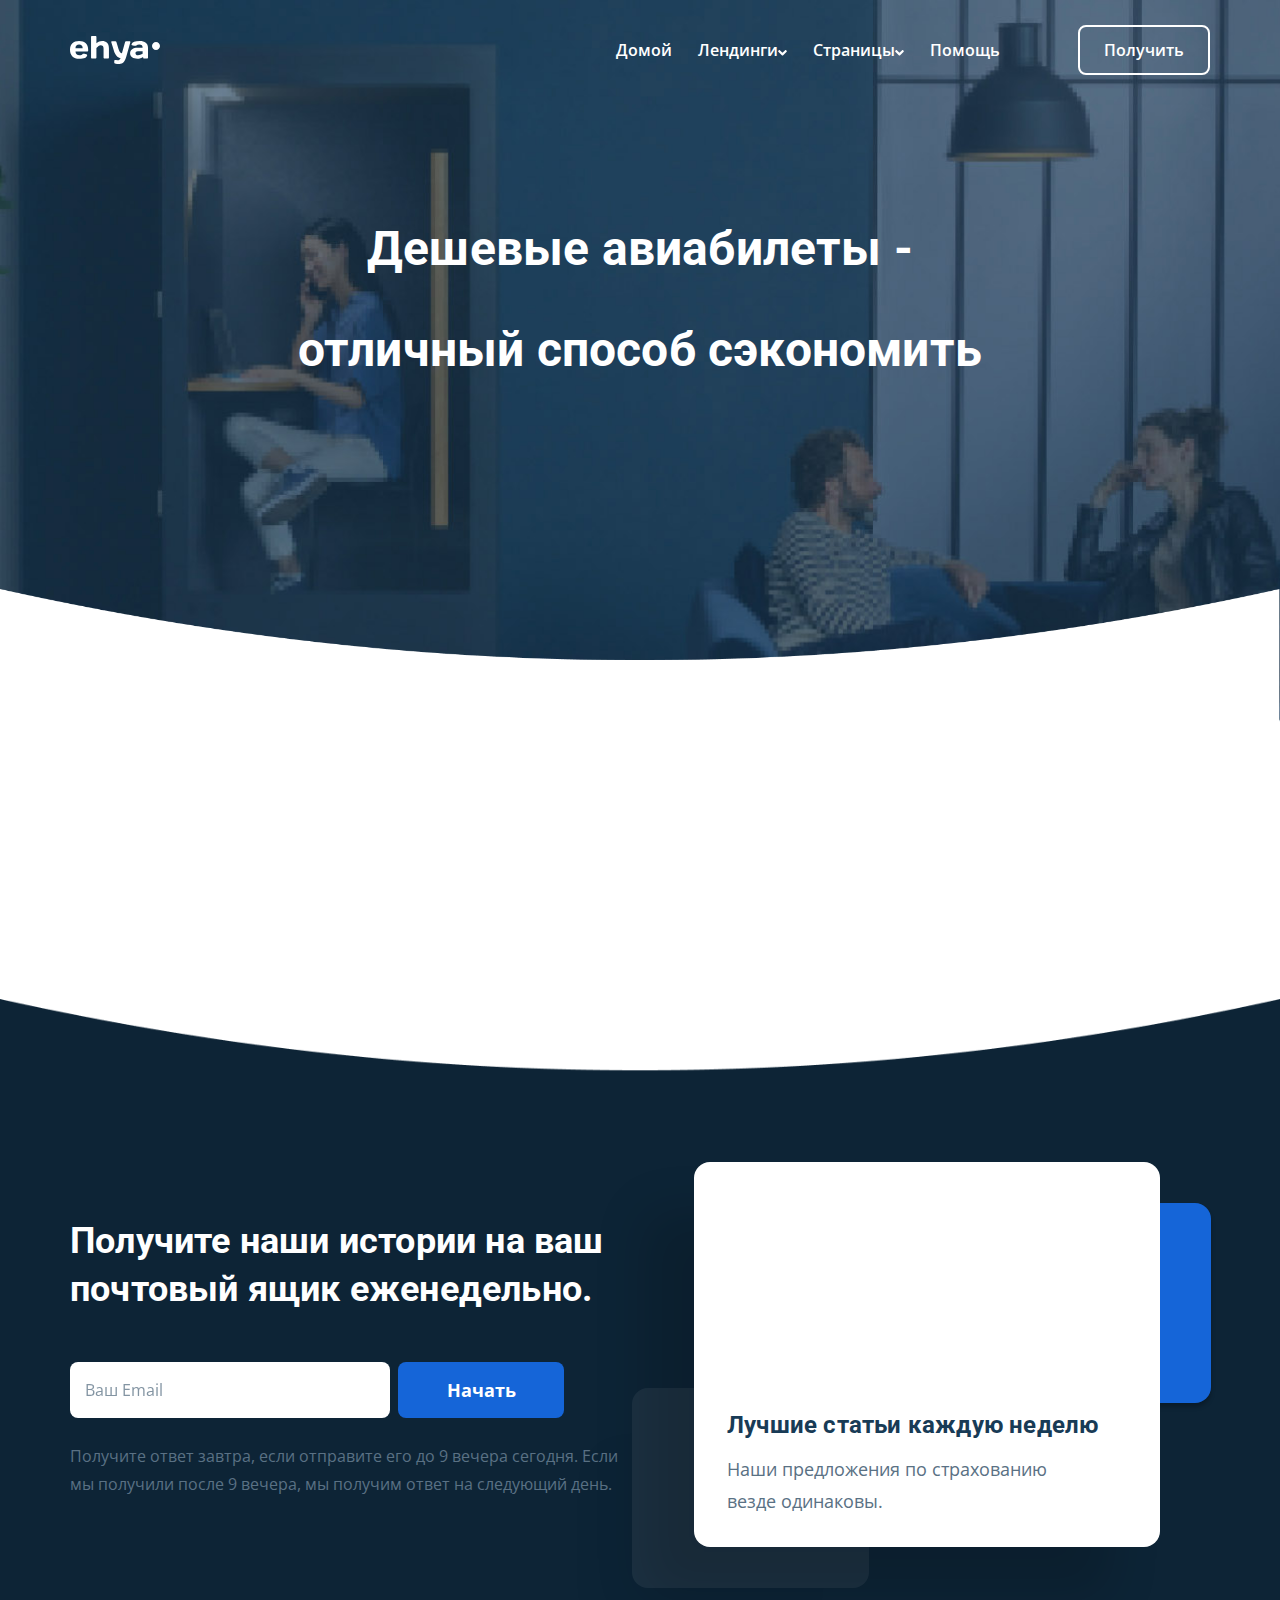
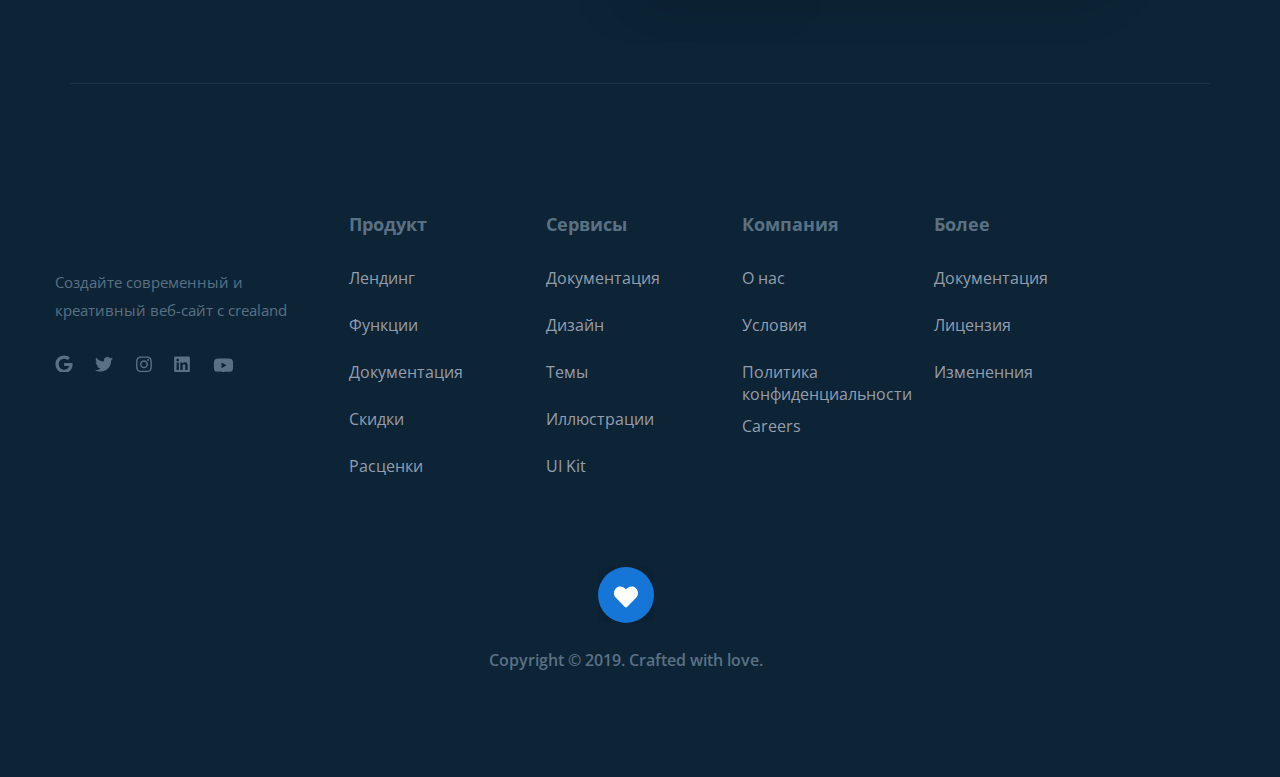
==== index-1.html @ c9bd4be4 "вторая страница heder" ====
<!DOCTYPE html>
<html lang="ru">
  <head>
    <meta charset="UTF-8" />
    <meta http-equiv="X-UA-Compatible" content="IE=edge" />
    <meta name="viewport" content="width=device-width, initial-scale=1.0" />
    <link rel="stylesheet" href="css/swiper-bundle.min.css" />
    <link rel="stylesheet" href="css/aos.css" />
    <link rel="stylesheet" href="css/style.css" />
    <link
      href="https://fonts.googleapis.com/css2?family=Open+Sans:ital,wght@0,400;0,600;0,700;1,400&family=Roboto:wght@700&display=swap"
      rel="stylesheet"
    />
    <link rel="icon" href="favicon.ico" type="image/x-icon" />
    <link rel="shortcut icon" href="favicon.ico" type="image/x-icon" />
    <title>ehya Статьи на все случаи</title>
  </head>
  <body>
    <header class="header header-neww">
      <div class="header__background header__background-neww">
        <div class="container">
          <nav class="header__nav header__nav-neww header__nav-fixed">
            <div class="header__logo header__logo-neww" data-aos="zoom-in">
              <a href="index.html"
                ><img src="img/logo.svg" alt="логотип сайта"
              /></a>
            </div>
            <div class="header__fragment header__fragment-neww">
              <div class="navigation">
                <ul class="header__menu">
                  <li class="header__item"><a href="#">Домой</a></li>
                  <li class="header__item">
                    <a href="#"
                      >Лендинги<img
                        src="img/angle-down.svg"
                        alt="указатель на подменю"
                    /></a>
                    <ul class="dropdown">
                      <li><a href="#">подменю 1</a></li>
                      <li><a href="#">подменю 2</a></li>
                      <li><a href="#">подменю 3</a></li>
                    </ul>
                  </li>
                  <li class="header__item">
                    <a href="#"
                      >Страницы<img
                        src="img/angle-down.svg"
                        alt="указатель на подменю"
                    /></a>
                    <ul class="dropdown">
                      <li><a href="#">подменю 1</a></li>
                      <li><a href="#">подменю 2</a></li>
                      <li><a href="#">подменю 3</a></li>
                    </ul>
                  </li>
                  <li class="header__item"><a href="#">Помощь</a></li>
                </ul>
              </div>
              <div class="header__forbutton">
                <button data-toggle="modal" class="header__button">
                  Получить
                </button>
              </div>
            </div>
            <button class="header__menu-button">
              <span class="header__menu-button-line"></span>
              <span class="header__menu-button-line"></span>
              <span class="header__menu-button-line"></span>
            </button>
            <!-- /.navbar-top -->
          </nav>
          <!-- /.heder__nav -->
          <div class="header__block header__block-neww">
            <h1 class="header__block-title header__block-title-neww">
              Дешевые авиабилеты&nbsp;-
            </h1>
            <span class="header__block-title header__block-title-two"
              >отличный способ сэкономить
            </span>
          </div>
          <!-- /.header__block -->
        </div>
        <!-- /.container -->
      </div>
      <!-- /.header__background -->
    </header>

    <section class="footer">
      <div class="footer__upward">
        <img src="img/wave-footer.png" alt="" class="footer__upward-img" />
      </div>
      <div class="wrapper">
        <div class="footer__container">
          <div class="footer__average">
            <div class="footer__block">
              <h2 class="footer__block-title">
                <span class="footer__block-title-th">Получите</span> наши
                истории на ваш почтовый ящик еженедельно.
              </h2>
              <form
                action="send.php"
                method="POST"
                class="form footer__block-form"
              >
                <input
                  placeholder="Ваш Email"
                  type="email"
                  name="email"
                  required
                  class="footer__block-input"
                />
                <button class="footer__block-button">Начать</button>
              </form>
              <p class="footer__block-text">
                Получите ответ завтра, если отправите его до 9 вечера сегодня.
                Если мы получили после 9 вечера, мы получим ответ на следующий
                день.
              </p>
            </div>
            <div class="footer__info">
              <div class="footer__info-img">
                <img
                  src="img/footer.png"
                  alt="художественное фото пульта игровой приставки"
                  class="footer__info-img-foto"
                  data-aos="zoom-in"
                />
              </div>
              <div class="footer__info-cont">
                <h3 class="footer__info-title">Лучшие статьи каждую неделю</h3>
                <p class="footer__info-text">
                  Наши предложения по страхованию везде одинаковы.
                </p>
              </div>
            </div>
            <div class="footer__restangle-gray"></div>
            <div class="footer__restangle-blue"></div>
          </div>

          <div class="footer__line"></div>
          <div class="footer__after-line"></div>
        </div>
        <div class="footer__container-two">
          <div class="footer__end">
            <div class="footer__end-item footer__end-item-first">
              <div class="footer__logo" data-aos="zoom-in">
                <a href="index.html"
                  ><img
                    class="footer__logo-image"
                    src="img/logo.svg"
                    alt="логотип сайта"
                /></a>
              </div>
              <p class="footer__end-text">
                Создайте современный и креативный
                <span class="footer__end-text-br"><br /></span>веб-сайт с
                crealand
              </p>
              <div class="footer__networks">
                <a class="footer__networks-svg" href="https://www.google.com">
                  <img src="img/networks/google.svg" alt="логотип: гугл"
                /></a>
                <a class="footer__networks-svg" href="https://twitter.com">
                  <img src="img/networks/twitter.svg" alt="логотип: твитер"
                /></a>
                <a class="footer__networks-svg" href="https://www.instagram.com"
                  ><img
                    src="img/networks/instagram.svg"
                    alt="логотип: инстаграмм"
                /></a>
                <a class="footer__networks-svg" href="https://www.linkedin.com"
                  ><img
                    src="img/networks/linkedin.svg"
                    alt="логотип: какой-то хрени"
                /></a>
                <a class="footer__networks-svg" href="https://www.youtube.com"
                  ><img src="img/networks/youtube.svg" alt="логотип: ютуб"
                /></a>
              </div>
            </div>
            <div class="footer__end-item footer__end-item-second">
              <h3 class="footer__end-title">Продукт</h3>
              <ul class="footer__ul">
                <li class="footer__item">
                  <a class="footer__link" href="index-1.html">Лендинг</a>
                </li>
                <li class="footer__item">
                  <a class="footer__link" href="index-1.html">Функции</a>
                </li>
                <li class="footer__item">
                  <a class="footer__link" href="index-1.html">Документация</a>
                </li>
                <li class="footer__item">
                  <a class="footer__link" href="index-1.html">Скидки</a>
                </li>
                <li class="footer__item">
                  <a class="footer__link" href="index-1.html">Расценки</a>
                </li>
              </ul>
            </div>
            <div class="footer__end-item footer__end-item-third">
              <h3 class="footer__end-title">Сервисы</h3>
              <ul class="footer__ul">
                <li class="footer__item">
                  <a class="footer__link" href="index-1.html">Документация</a>
                </li>
                <li class="footer__item">
                  <a class="footer__link" href="index-1.html">Дизайн</a>
                </li>
                <li class="footer__item">
                  <a class="footer__link" href="index-1.html">Темы</a>
                </li>
                <li class="footer__item">
                  <a class="footer__link" href="index-1.html">Иллюстрации</a>
                </li>
                <li class="footer__item">
                  <a class="footer__link" href="index-1.html">UI Kit</a>
                </li>
              </ul>
            </div>
            <div class="footer__end-item footer__end-item-fourth">
              <h3 class="footer__end-title">Компания</h3>
              <ul class="footer__ul">
                <li class="footer__item">
                  <a class="footer__link" href="index-1.html">О нас</a>
                </li>
                <li class="footer__item">
                  <a class="footer__link" href="index-1.html">Условия</a>
                </li>
                <li class="footer__item">
                  <a class="footer__link footer__link-thr" href="index-1.html"
                    ><span class="footer__fourth-link-fill"
                      >Политика <br />
                      конфиденциальности</span
                    ></a
                  >
                </li>
                <li class="footer__item footer__item-th">
                  <a class="footer__link" href="index-1.html">Careers</a>
                </li>
              </ul>
            </div>
            <div class="footer__end-item footer__end-item-fifth">
              <h3 class="footer__end-title footer__end-title-th">Более</h3>
              <ul class="footer__ul">
                <li class="footer__item">
                  <a class="footer__link" href="index-1.html">Документация</a>
                </li>
                <li class="footer__item">
                  <a class="footer__link" href="index-1.html">Лицензия</a>
                </li>
                <li class="footer__item">
                  <a class="footer__link" href="index-1.html">Измененния</a>
                </li>
              </ul>
            </div>
          </div>
          <!-- /.footer__end -->
          <div class="footer__copyright">
            <div class="footer__copyright-centr">
              <img src="img/heart.svg" alt="иконка: сердечко в круге" />
              <p class="footer__copyright-text">
                Copyright &copy; 2019. Crafted with love.
              </p>
            </div>
          </div>
        </div>
      </div>
    </section>
    <div class="modal">
      <div class="modal__overlay"></div>
      <!-- /.modal__overlay -->
      <div class="modal__dialog">
        <a href="#" class="modal__close"
          ><img src="img/close.svg" alt="icon: close"
        /></a>
        <h3 class="modal__title modal__title--send">получить</h3>
        <div class="modal__father">
          <div class="modal__children">
            <form action="send.php" method="POST" class="modal__form form">
              <div class="modal__input-group">
                <input
                  type="text"
                  class="input modal__input"
                  placeholder="Ваше Имя*"
                  name="name"
                  required
                  minlength="2"
                />
              </div>
              <div class="modal__input-group">
                <input
                  type="tel"
                  class="input modal__input phone"
                  placeholder="Номер Телефона*"
                  name="phone"
                  minlength="17"
                  required
                />
              </div>
              <div class="modal__input-group">
                <input
                  type="email"
                  class="input modal__input"
                  placeholder="Ваш email*"
                  name="email"
                  required
                />
              </div>
              <textarea
                class="message modal__message"
                placeholder="Сообщение"
                name="message"
              ></textarea>
              <div class="modal__button-info">
                <button class="but button modal__button">ОК</button>
                <span class="modal__info">* Обязательное поле</span>
              </div>
            </form>
          </div>
        </div>
      </div>
      <!-- /.modal__dialog -->
    </div>
    <!-- /.modal -->
    <script src="js/jquery-3.6.0.min.js"></script>
    <script src="js/aos.js"></script>
    <script src="js/swiper-bundle.min.js"></script>
    <script src="js/jquery.validate.min.js"></script>
    <script src="js/jquery.mask.min.js"></script>
    <script src="js/main.js"></script>
  </body>
</html>
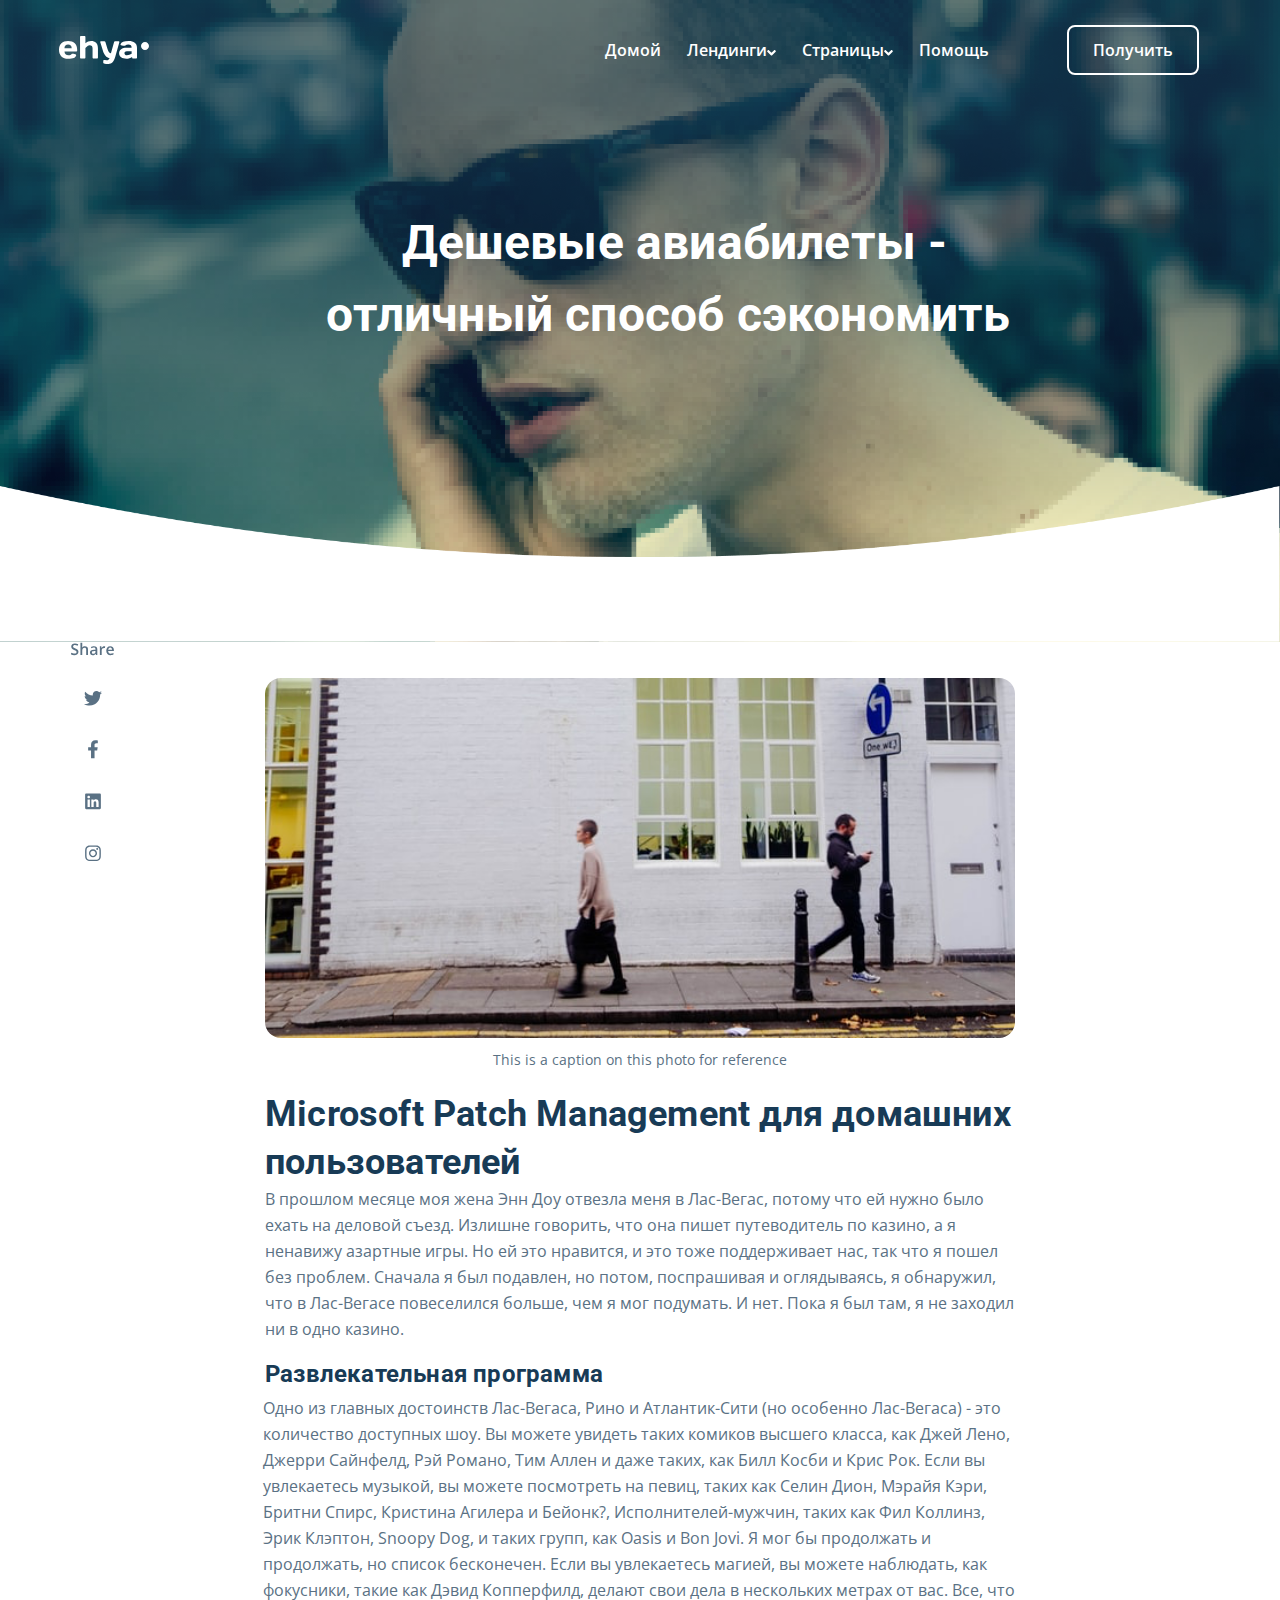
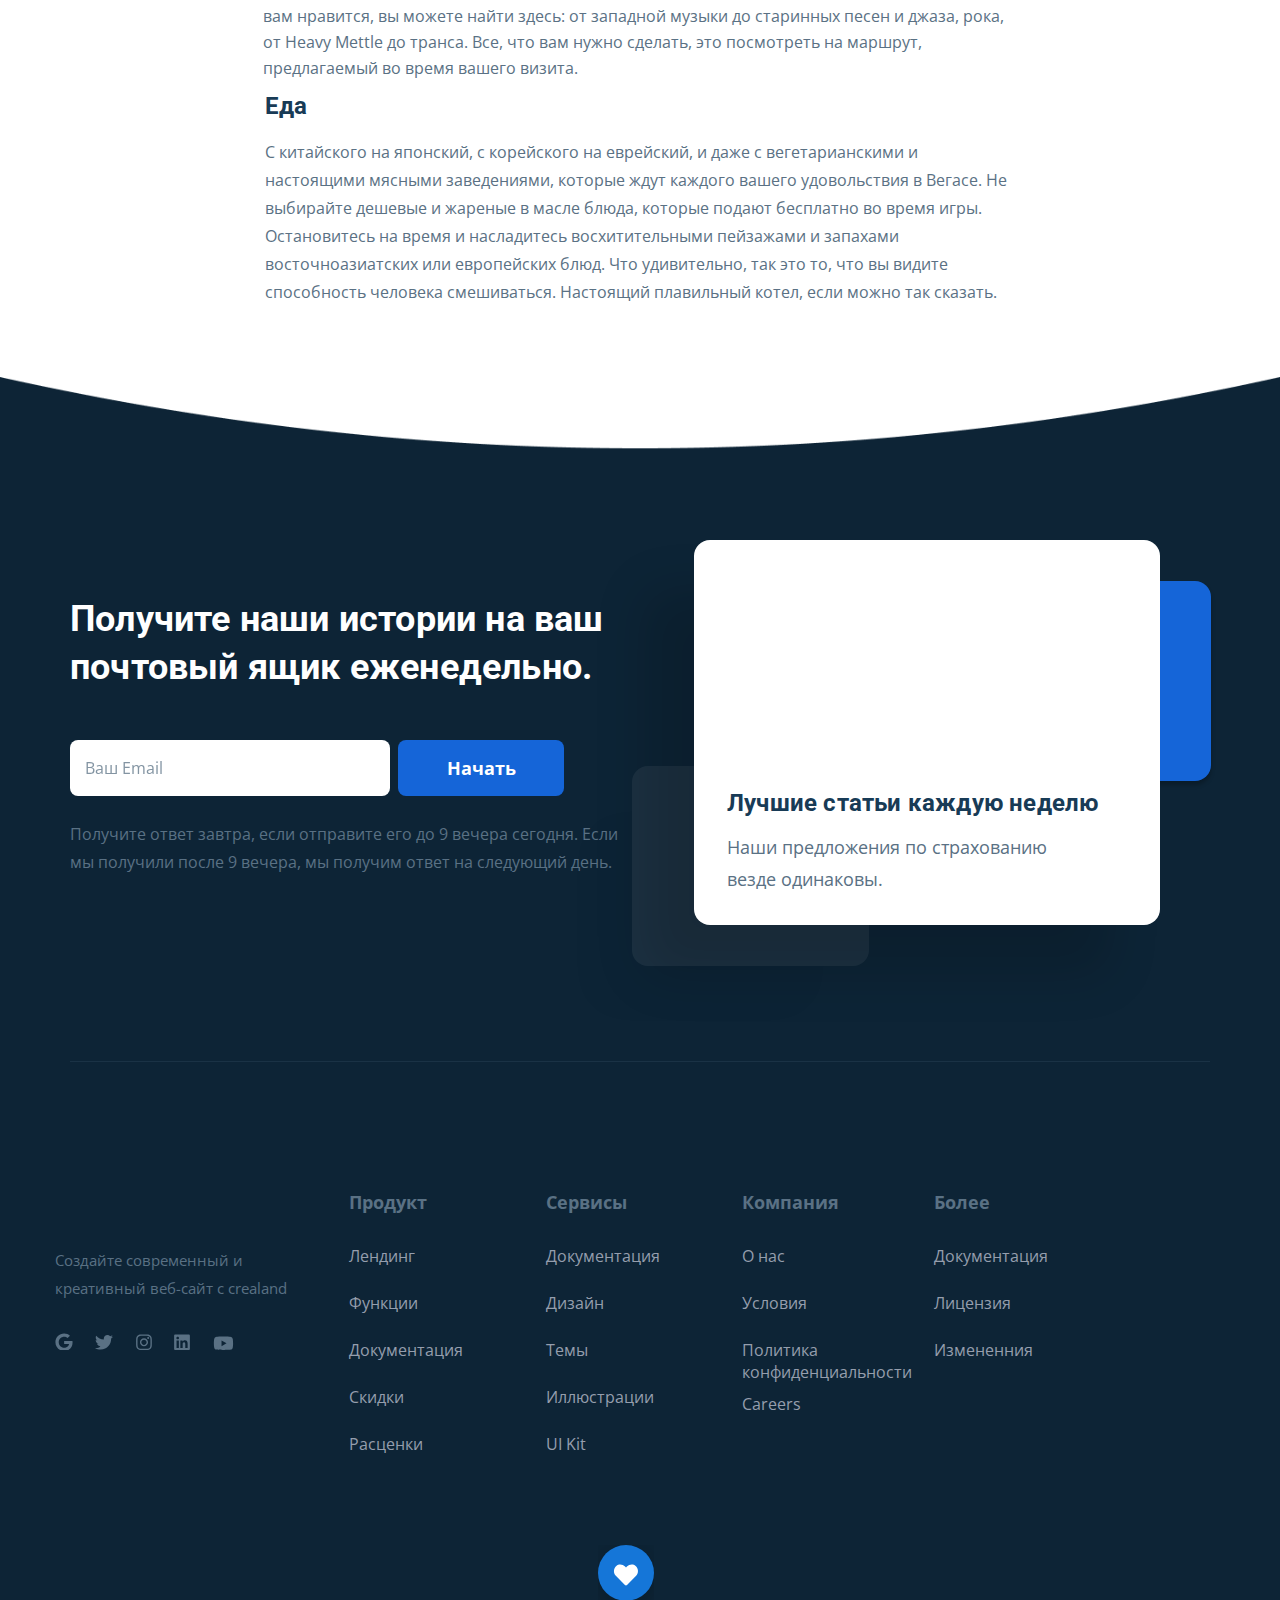
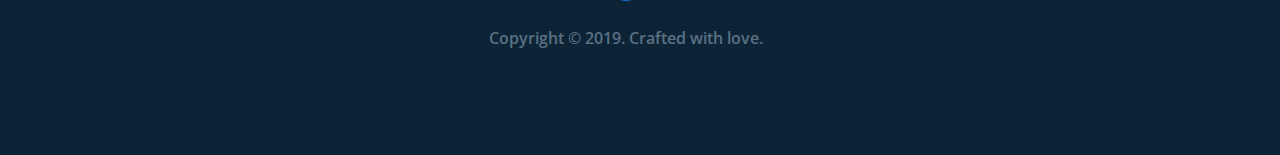
==== commit 9e5a732f: "до слайдера" ====
--- a/index-1.html
+++ b/index-1.html
@@ -84,6 +84,114 @@
       </div>
       <!-- /.header__background -->
     </header>
+    <main class="book">
+      <div class="container">
+        <div class="book__grid">
+          <div class="book__social">
+            <div class="book__social-wrapper">
+              <div class="book__social-logo">
+                <img
+                  src="/img/two/social/Share.svg"
+                  alt="заглавие для группы иконок социальных сетей"
+                  class="book__social-img"
+                />
+              </div>
+              <div class="book__social-logo">
+                <img
+                  src="/img/two/social/twitter.svg"
+                  alt="иконка твиттер"
+                  class="book__social-img"
+                />
+              </div>
+              <div class="book__social-logo">
+                <img
+                  src="/img/two/social/facebook-f.svg"
+                  alt="иконка фейсбук"
+                  class="book__social-img"
+                />
+              </div>
+              <div class="book__social-logo">
+                <img
+                  src="/img/two/social/linkedin.svg"
+                  alt="иконка линкедин"
+                  class="book__social-img"
+                />
+              </div>
+              <div class="book__social-logo">
+                <img
+                  src="/img/two/social/instagram.svg"
+                  alt="иконка инстаграмм"
+                  class="book__social-img"
+                />
+              </div>
+            </div>
+            <!-- /.book__social-wrapper -->
+          </div>
+          <!-- /.book__social -->
+          <div class="book__sidewalk">
+            <div class="book__sidewalk-wrapper">
+              <img
+                src="img/two/sidewalk.png"
+                alt="фото тратуара, идут два мужчины"
+                class="book__sidewalk-foto"
+              />
+            </div>
+            <p class="book__sidewalk-caption">
+              This is a caption on this photo for reference
+            </p>
+          </div>
+          <!-- /.book__sidewalk -->
+          <div class="book__text-1">
+            <h2 class="book__title-2">
+              Microsoft Patch Management для домашних пользователей
+            </h2>
+            <p class="book__paragraph">
+              В прошлом месяце моя жена Энн Доу отвезла меня в Лас-Вегас, потому
+              что ей нужно было ехать на деловой съезд. Излишне говорить, что
+              она пишет путеводитель по казино, а я ненавижу азартные игры. Но
+              ей это нравится, и это тоже поддерживает нас, так что я пошел без
+              проблем. Сначала я был подавлен, но потом, поспрашивая и
+              оглядываясь, я обнаружил, что в Лас-Вегасе повеселился больше, чем
+              я мог подумать. И нет. Пока я был там, я не заходил ни в одно
+              казино.
+            </p>
+            <h3 class="book__title-3">Развлекательная программа</h3>
+            <p class="book__paragraph book__paragraph-first">
+              Одно из главных достоинств Лас-Вегаса, Рино и Атлантик-Сити (но
+              особенно Лас-Вегаса) - это количество доступных шоу. Вы можете
+              увидеть таких комиков высшего класса, как Джей Лено, Джерри
+              Сайнфелд, Рэй Романо, Тим Аллен и даже таких, как Билл Косби и
+              Крис Рок. Если вы увлекаетесь музыкой, вы можете посмотреть на
+              певиц, таких как Селин Дион, Мэрайя Кэри, Бритни Спирс, Кристина
+              Агилера и Бейонк?, Исполнителей-мужчин, таких как Фил Коллинз,
+              Эрик Клэптон, Snoopy Dog, и таких групп, как Oasis и Bon Jovi. Я
+              мог бы продолжать и продолжать, но список бесконечен. Если вы
+              увлекаетесь магией, вы можете наблюдать, как фокусники, такие как
+              Дэвид Копперфилд, делают свои дела в нескольких метрах от вас.
+              Все, что вам нравится, вы можете найти здесь: от западной музыки
+              до старинных песен и джаза, рока, от Heavy Mettle до транса. Все,
+              что вам нужно сделать, это посмотреть на маршрут, предлагаемый во
+              время вашего визита.
+            </p>
+            <h3 class="book__title-3 book__title-3-first">Еда</h3>
+            <p class="book__paragraph book__paragraph-second">
+              С китайского на японский, с корейского на еврейский, и даже с
+              вегетарианскими и настоящими мясными заведениями, которые ждут
+              каждого вашего удовольствия в Вегасе. Не выбирайте дешевые и
+              жареные в масле блюда, которые подают бесплатно во время игры.
+              Остановитесь на время и насладитесь восхитительными пейзажами и
+              запахами восточноазиатских или европейских блюд. Что удивительно,
+              так это то, что вы видите способность человека смешиваться.
+              Настоящий плавильный котел, если можно так сказать.
+            </p>
+          </div>
+          <!-- /.book__text-1 -->
+        </div>
+        <!-- /.book__grid -->
+      </div>
+      <!-- /.container -->
+    </main>
+    <!-- /.book -->
 
     <section class="footer">
       <div class="footer__upward">
